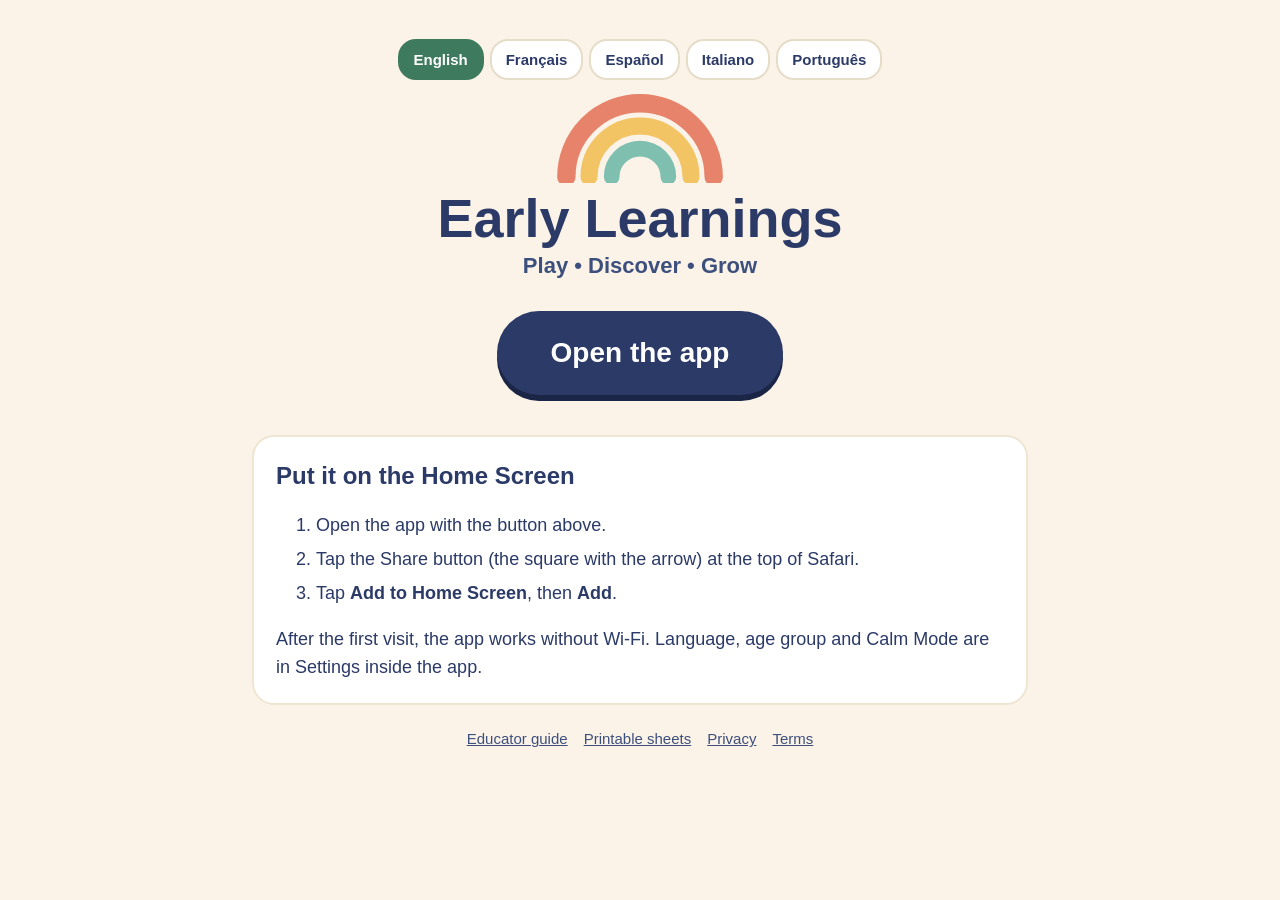
==== index.html @ 13485cde "Add files via upload" ====
<!DOCTYPE html>
<html lang="en">
<head>
<meta charset="utf-8">
<meta name="viewport" content="width=device-width, initial-scale=1">
<meta name="theme-color" content="#FBF3E7">
<link rel="apple-touch-icon" href="play-icon.png">
<link rel="manifest" href="manifest.webmanifest">
<title>Early Learnings</title>
<link rel="stylesheet" href="docs.css">
<style>
.wrap{text-align:center;padding-top:36px}
.rb{width:170px;height:100px;margin:0 auto}
h1{font-size:54px;margin:4px 0 0}
.sub{font-size:22px;margin-bottom:22px}
.open{display:inline-block;background:#2B3A67;color:#fff;text-decoration:none;font-size:28px;font-weight:800;padding:20px 54px;border-radius:44px;box-shadow:0 6px 0 #1B2647;margin:6px 0 26px}
.how{text-align:left}
.langs button{font:inherit;font-size:15px;font-weight:700;border:2px solid #E6DDC9;background:#fff;color:#2B3A67;border-radius:18px;padding:7px 14px;margin:3px}
.langs button.sel{background:#3E7B5E;border-color:#3E7B5E;color:#fff}
.foot{font-size:15px;margin-top:22px}.foot a{color:#3D4F7D;margin:0 8px}
</style>
</head>
<body><div class="wrap">
<div class="langs" id="langs"></div>
<div class="rb"><svg viewBox="0 0 120 70" width="100%" height="100%"><path d="M8 66 A52 52 0 0 1 112 66" fill="none" stroke="#E8836B" stroke-width="13" stroke-linecap="round"/><path d="M24 66 A36 36 0 0 1 96 66" fill="none" stroke="#F2C464" stroke-width="12" stroke-linecap="round"/><path d="M40 66 A20 20 0 0 1 80 66" fill="none" stroke="#7FBFB0" stroke-width="11" stroke-linecap="round"/></svg></div>
<h1>Early Learnings</h1>
<p class="sub" data-k="sub">Play &bull; Discover &bull; Grow</p>
<a class="open" href="play.html" data-k="open">Open the app</a>
<div class="card how">
  <h2 data-k="h" style="margin-top:4px">Put it on the Home Screen</h2>
  <ol>
    <li data-k="s1">Open the app with the button above.</li>
    <li data-k="s2">Tap the Share button (the square with the arrow) at the top of Safari.</li>
    <li data-k="s3">Tap <b>Add to Home Screen</b>, then <b>Add</b>.</li>
  </ol>
  <p data-k="off">After the first visit, the app works without Wi-Fi. Language, age group and Calm Mode are in Settings inside the app.</p>
</div>
<p class="foot"><a href="guide.html">Educator guide</a><a href="sheets.html">Printable sheets</a><a href="privacy.html">Privacy</a><a href="terms.html">Terms</a></p>
</div>
<script>
(function () {
  var S = {
    en: ['English', 'Play &bull; Discover &bull; Grow', 'Open the app', 'Put it on the Home Screen', 'Open the app with the button above.', 'Tap the Share button (the square with the arrow) at the top of Safari.', 'Tap <b>Add to Home Screen</b>, then <b>Add</b>.', 'After the first visit, the app works without Wi-Fi. Language, age group and Calm Mode are in Settings inside the app.'],
    fr: ['Français', 'Jouer &bull; Découvrir &bull; Grandir', 'Ouvrir l’app', 'L’ajouter à l’écran d’accueil', 'Ouvrez l’app avec le bouton ci-dessus.', 'Touchez le bouton Partager (le carré avec la flèche) en haut de Safari.', 'Touchez <b>Sur l’écran d’accueil</b>, puis <b>Ajouter</b>.', 'Après la première visite, l’app fonctionne sans Wi-Fi. La langue, le groupe d’âge et le mode calme se trouvent dans les réglages de l’app.'],
    es: ['Español', 'Jugar &bull; Descubrir &bull; Crecer', 'Abrir la app', 'Añádela a la pantalla de inicio', 'Abre la app con el botón de arriba.', 'Toca el botón Compartir (el cuadrado con la flecha) arriba en Safari.', 'Toca <b>Añadir a pantalla de inicio</b> y luego <b>Añadir</b>.', 'Después de la primera visita, la app funciona sin Wi-Fi. El idioma, el grupo de edad y el modo tranquilo están en los ajustes de la app.'],
    it: ['Italiano', 'Gioca &bull; Scopri &bull; Cresci', 'Apri l’app', 'Mettila nella schermata Home', 'Apri l’app con il pulsante qui sopra.', 'Tocca il pulsante Condividi (il quadrato con la freccia) in alto in Safari.', 'Tocca <b>Aggiungi a Home</b>, poi <b>Aggiungi</b>.', 'Dopo la prima visita, l’app funziona senza Wi-Fi. Lingua, fascia d’età e modalità calma sono nelle impostazioni dell’app.'],
    pt: ['Português', 'Brincar &bull; Descobrir &bull; Crescer', 'Abrir a app', 'Pô-la no ecrã principal', 'Abra a app com o botão acima.', 'Toque no botão Partilhar (o quadrado com a seta) no topo do Safari.', 'Toque em <b>Adicionar ao ecrã principal</b> e depois em <b>Adicionar</b>.', 'Depois da primeira visita, a app funciona sem Wi-Fi. O idioma, a faixa etária e o modo calmo estão nas definições da app.']
  };
  var K = ['sub', 'open', 'h', 's1', 's2', 's3', 'off'], order = ['en', 'fr', 'es', 'it', 'pt'];
  function set(l) {
    if (!S[l]) l = 'en';
    var s = S[l], els = document.querySelectorAll('[data-k]'), i;
    for (i = 0; i < els.length; i++) els[i].innerHTML = s[K.indexOf(els[i].getAttribute('data-k')) + 1];
    var bs = document.querySelectorAll('#langs button');
    for (i = 0; i < bs.length; i++) bs[i].className = bs[i].getAttribute('data-l') === l ? 'sel' : '';
    try { localStorage.setItem('idx.lang', l); document.documentElement.lang = l; } catch (e) {}
  }
  var h = '';
  for (var i = 0; i < order.length; i++) h += '<button data-l="' + order[i] + '">' + S[order[i]][0] + '</button>';
  var box = document.getElementById('langs'); box.innerHTML = h;
  box.onclick = function (e) { var l = e.target.getAttribute && e.target.getAttribute('data-l'); if (l) set(l); };
  var saved = null; try { saved = localStorage.getItem('idx.lang') || localStorage.getItem('play.lang'); } catch (e) {}
  set(saved || (navigator.language || 'en').slice(0, 2));
})();
</script>
</body>
</html>
---- docs.css ----
*{box-sizing:border-box}
body{margin:0;background:#FBF3E7;color:#2B3A67;font-family:ui-rounded,"Avenir Next","Avenir","Helvetica Neue",Helvetica,Arial,sans-serif;font-size:18px;line-height:1.55}
.wrap{max-width:820px;margin:0 auto;padding:24px 22px 60px}
.back{display:inline-block;background:#2B3A67;color:#fff;text-decoration:none;font-weight:800;padding:12px 22px;border-radius:26px;margin-bottom:18px}
.print{display:inline-block;background:#3E7B5E;color:#fff;border:0;font:inherit;font-weight:800;padding:12px 22px;border-radius:26px;margin-left:8px}
h1{font-size:36px;line-height:1.15;margin:8px 0 4px}
.sub{font-weight:600;color:#3D4F7D;margin:0 0 18px}
h2{font-size:24px;margin:28px 0 6px}
h3{font-size:19px;margin:18px 0 4px}
p,li{margin:6px 0}
.card{background:#fff;border-radius:22px;padding:16px 22px;margin:14px 0;border:2px solid #EEE5D2}
.c1{background:#E6F0FC}.c2{background:#EBF3DC}.c3{background:#ECE6F8}.c4{background:#FCF0D2}.c5{background:#E0F3EA}
.note{background:#FFF4D6;border:2px solid #F2C464;border-radius:16px;padding:12px 18px;font-size:16px}
table{border-collapse:collapse;width:100%;background:#fff;border-radius:14px;overflow:hidden}
th,td{text-align:left;padding:9px 12px;border-bottom:1px solid #EEE5D2;vertical-align:top;font-size:16px}
th{background:#F1ECE0}
.sheet{background:#fff;border:2px solid #EEE5D2;border-radius:18px;padding:26px;margin:18px 0}
.sheet h2{margin-top:0}
.sheet svg{display:block;width:100%;height:auto}
.nameline{border-bottom:2px solid #2B3A67;display:inline-block;width:55%;height:26px;margin-left:8px}
@media print{
  body{background:#fff;font-size:14pt}
  .back,.print,.noprint{display:none!important}
  .wrap{max-width:none;padding:0}
  .sheet{border:0;border-radius:0;margin:0;padding:10mm;page-break-after:always;min-height:250mm}
  .card,.note,table{border-color:#999}
}
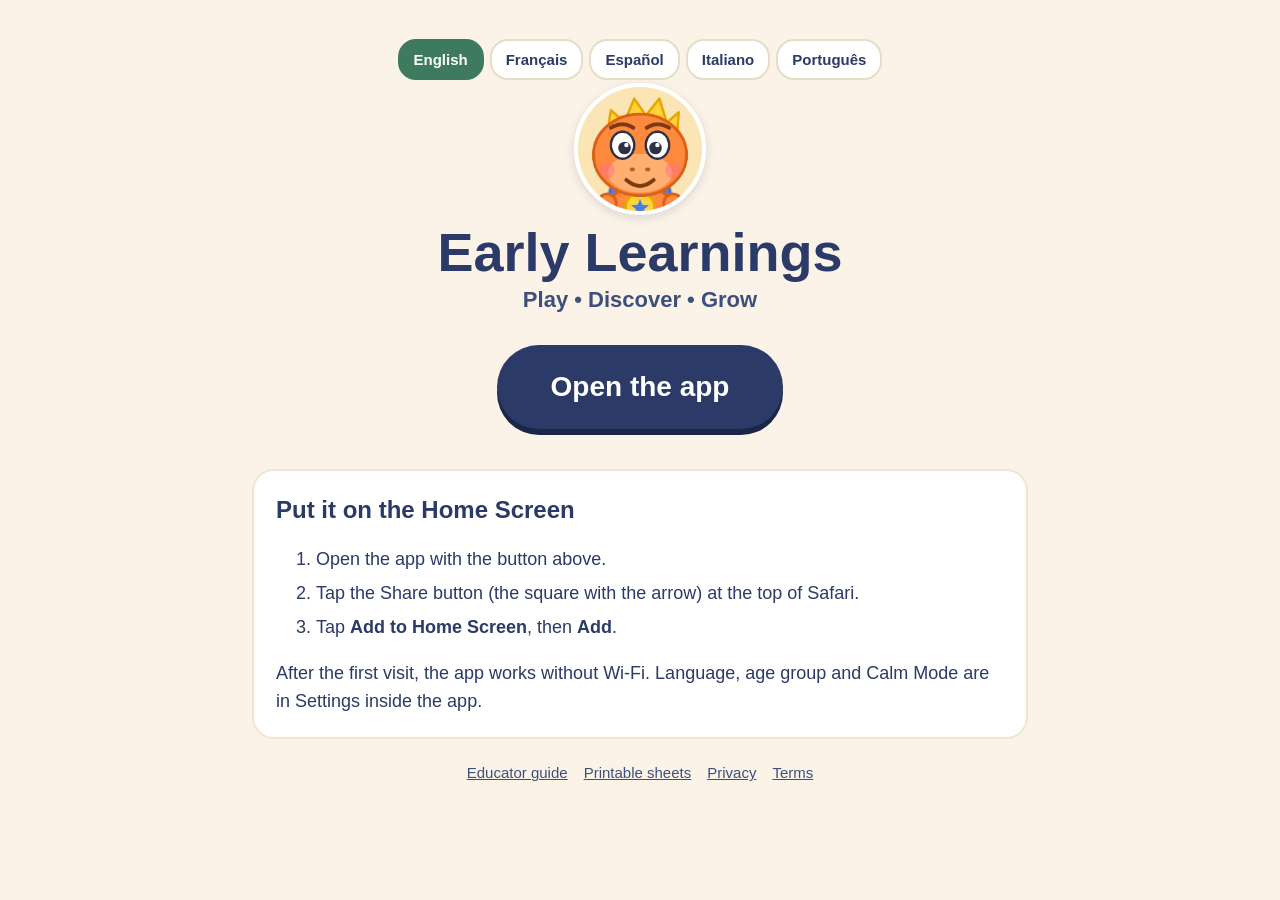
==== commit d0505101: "Add files via upload" ====
--- a/index.html
+++ b/index.html
@@ -10,7 +10,7 @@
 <link rel="stylesheet" href="docs.css">
 <style>
 .wrap{text-align:center;padding-top:36px}
-.rb{width:170px;height:100px;margin:0 auto}
+.rb{display:block;width:132px;height:132px;margin:0 auto 6px;border-radius:66px;border:4px solid #fff;box-shadow:0 3px 10px rgba(43,58,103,.16)}
 h1{font-size:54px;margin:4px 0 0}
 .sub{font-size:22px;margin-bottom:22px}
 .open{display:inline-block;background:#2B3A67;color:#fff;text-decoration:none;font-size:28px;font-weight:800;padding:20px 54px;border-radius:44px;box-shadow:0 6px 0 #1B2647;margin:6px 0 26px}
@@ -22,7 +22,7 @@
 </head>
 <body><div class="wrap">
 <div class="langs" id="langs"></div>
-<div class="rb"><svg viewBox="0 0 120 70" width="100%" height="100%"><path d="M8 66 A52 52 0 0 1 112 66" fill="none" stroke="#E8836B" stroke-width="13" stroke-linecap="round"/><path d="M24 66 A36 36 0 0 1 96 66" fill="none" stroke="#F2C464" stroke-width="12" stroke-linecap="round"/><path d="M40 66 A20 20 0 0 1 80 66" fill="none" stroke="#7FBFB0" stroke-width="11" stroke-linecap="round"/></svg></div>
+<img class="rb" src="icon-192.png" alt="Rory">
 <h1>Early Learnings</h1>
 <p class="sub" data-k="sub">Play &bull; Discover &bull; Grow</p>
 <a class="open" href="play.html" data-k="open">Open the app</a>
